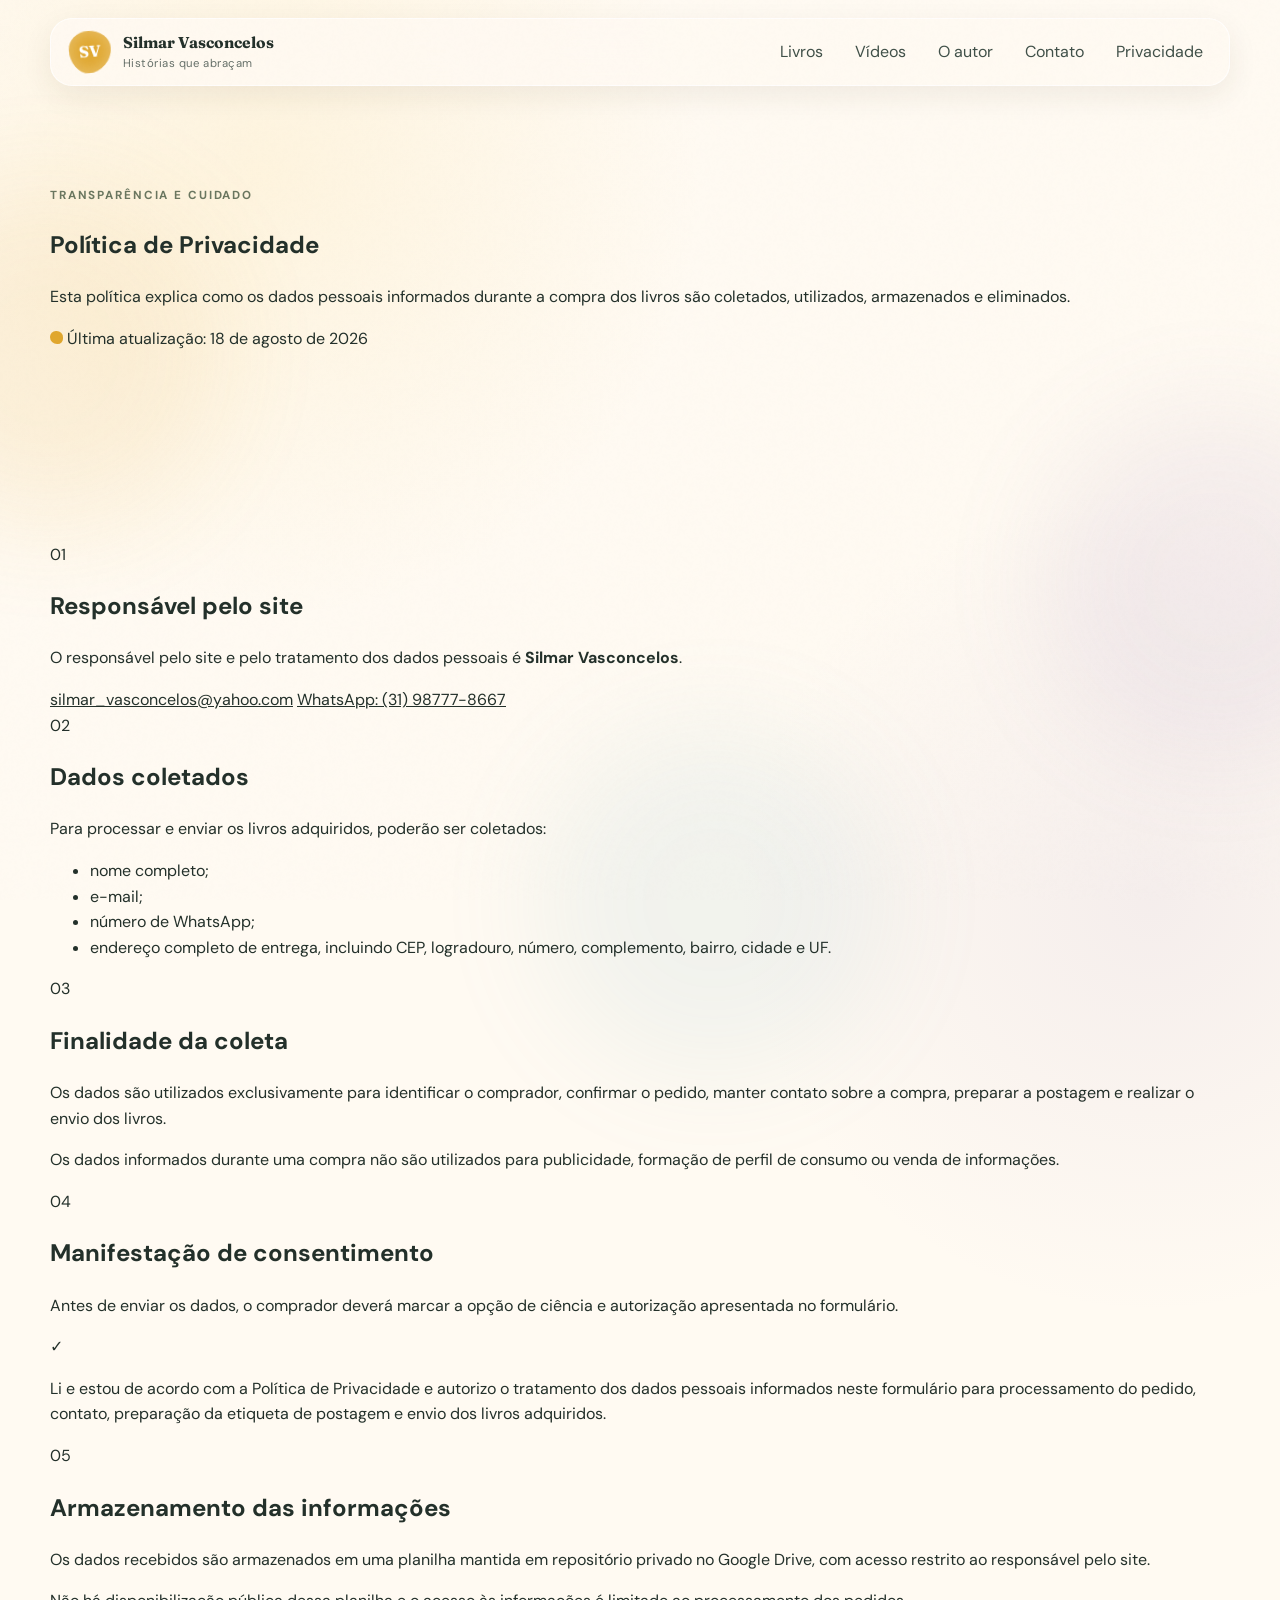
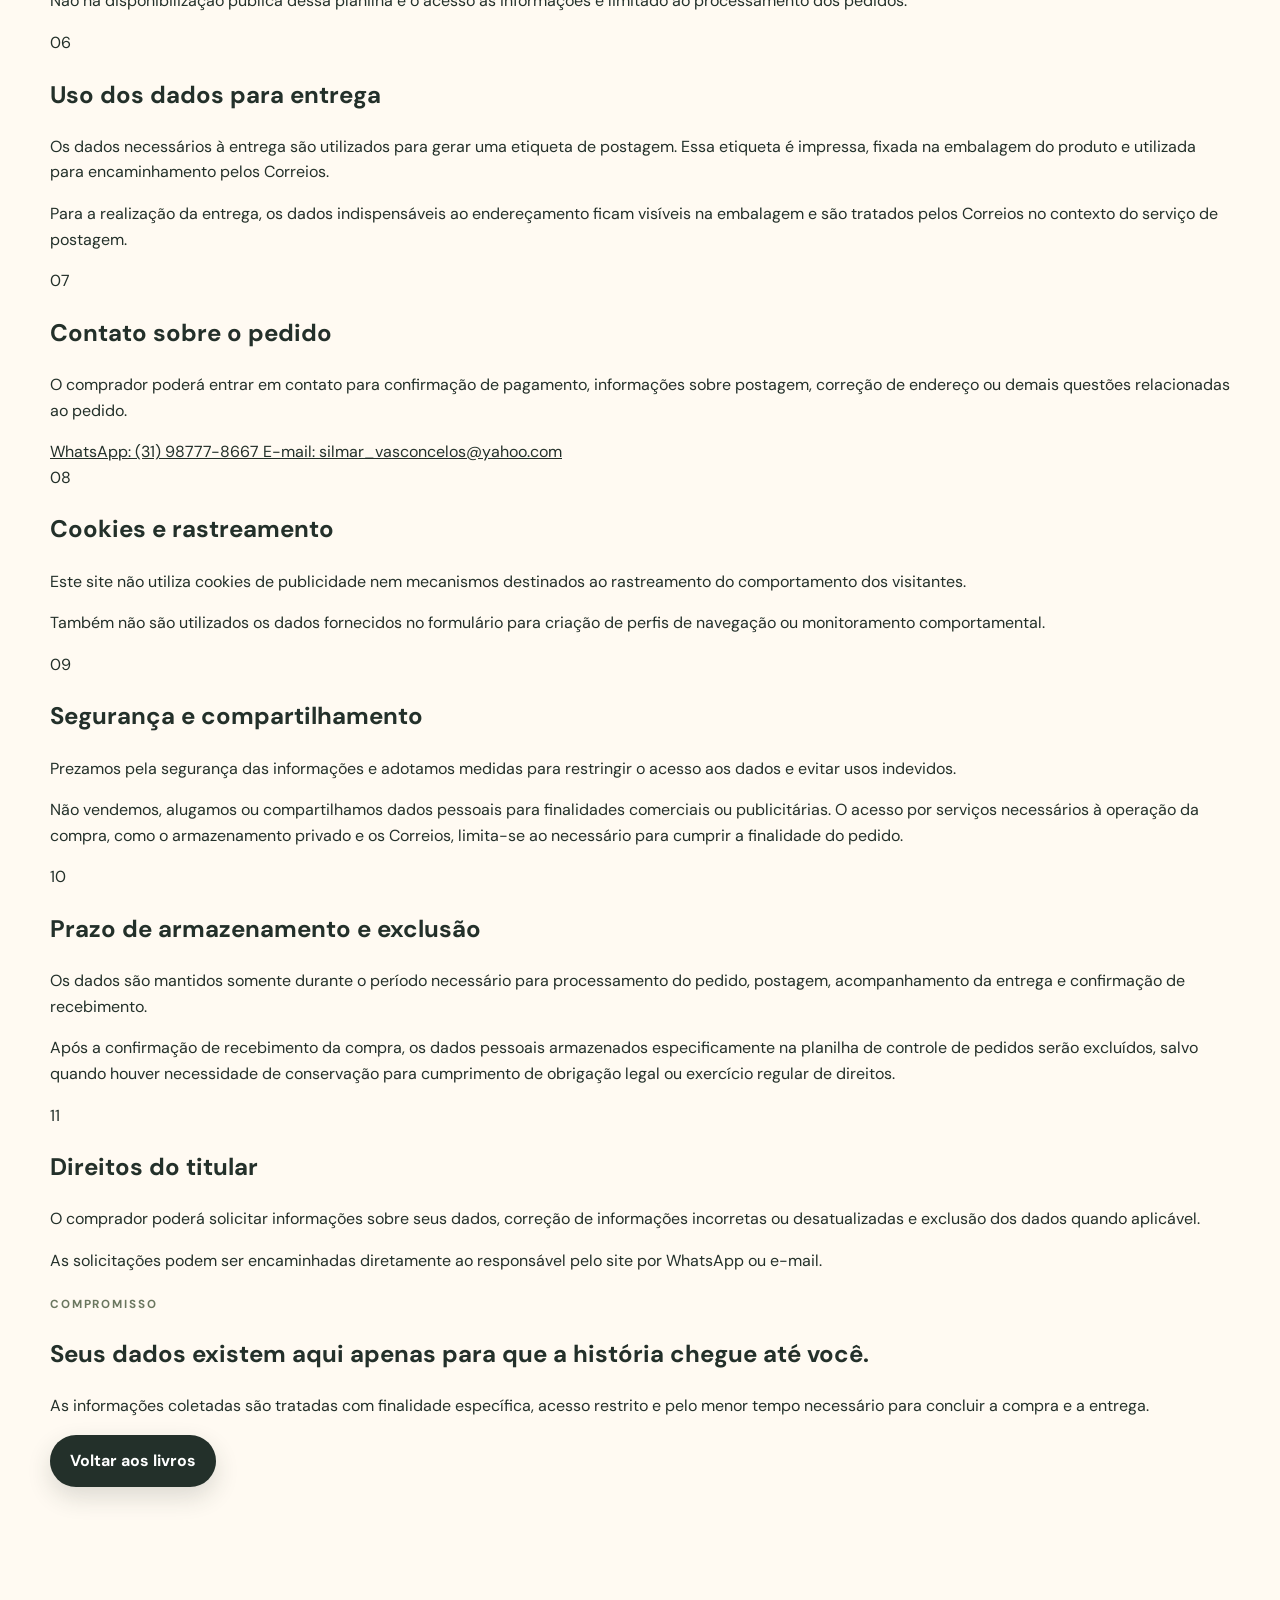
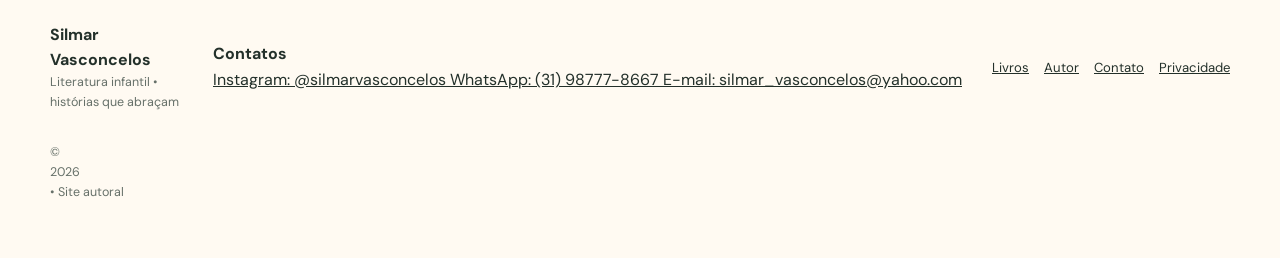
==== privacidade.html @ 4237baab "Add files via upload" ====
<!doctype html>
<html lang="pt-BR">
<head>
  <meta charset="utf-8">
  <meta name="viewport" content="width=device-width, initial-scale=1, viewport-fit=cover">
  <meta name="theme-color" content="#fff8ee">
  <meta name="description" content="Política de Privacidade do site de Silmar Vasconcelos.">
  <title>Política de Privacidade | Silmar Vasconcelos</title>
  <link rel="preconnect" href="https://fonts.googleapis.com">
  <link rel="preconnect" href="https://fonts.gstatic.com" crossorigin>
  <link href="https://fonts.googleapis.com/css2?family=DM+Sans:wght@400;500;600;700&family=Fraunces:opsz,wght@9..144,500;9..144,600;9..144,700&display=swap" rel="stylesheet">
  <link rel="stylesheet" href="css/style.css">
</head>
<body>
  <a class="skip-link" href="#conteudo">Pular para o conteúdo</a>

  <div class="paper-grain" aria-hidden="true"></div>
  <div class="watercolor-orb orb-a" aria-hidden="true"></div>
  <div class="watercolor-orb orb-b" aria-hidden="true"></div>
  <div class="watercolor-orb orb-c" aria-hidden="true"></div>

  <header class="site-header" id="topo">
    <a class="brand" href="index.html" aria-label="Página inicial">
      <span class="brand-mark">SV</span>
      <span>
        <strong>Silmar Vasconcelos</strong>
        <small>Histórias que abraçam</small>
      </span>
    </a>

    <button class="menu-toggle" aria-expanded="false" aria-controls="menu">Menu</button>

    <nav class="main-nav" id="menu" aria-label="Navegação principal">
      <a href="index.html#livros">Livros</a>
      <a href="index.html#videos">Vídeos</a>
      <a href="index.html#autor">O autor</a>
      <a href="index.html#contato">Contato</a>
      <a class="active-page" href="privacidade.html" aria-current="page">Privacidade</a>
    </nav>
  </header>

  <main id="conteudo">
    <section class="privacy-hero section-shell">
      <div class="privacy-hero-card reveal">
        <span class="eyebrow">Transparência e cuidado</span>
        <h1>Política de Privacidade</h1>
        <p>
          Esta política explica como os dados pessoais informados durante a compra dos livros
          são coletados, utilizados, armazenados e eliminados.
        </p>
        <div class="privacy-badge">
          <span class="paint-dot"></span>
          Última atualização: 18 de agosto de 2026
        </div>
      </div>
    </section>

    <section class="privacy-section section-shell">
      <article class="privacy-document reveal">

        <section class="privacy-block">
          <span class="privacy-number">01</span>
          <div>
            <h2>Responsável pelo site</h2>
            <p>
              O responsável pelo site e pelo tratamento dos dados pessoais é
              <strong>Silmar Vasconcelos</strong>.
            </p>
            <div class="privacy-contact-box">
              <a href="mailto:silmar_vasconcelos@yahoo.com">silmar_vasconcelos@yahoo.com</a>
              <a href="https://wa.me/5531987778667" target="_blank" rel="noopener noreferrer">
                WhatsApp: (31) 98777-8667
              </a>
            </div>
          </div>
        </section>

        <section class="privacy-block">
          <span class="privacy-number">02</span>
          <div>
            <h2>Dados coletados</h2>
            <p>Para processar e enviar os livros adquiridos, poderão ser coletados:</p>
            <ul>
              <li>nome completo;</li>
              <li>e-mail;</li>
              <li>número de WhatsApp;</li>
              <li>endereço completo de entrega, incluindo CEP, logradouro, número, complemento, bairro, cidade e UF.</li>
            </ul>
          </div>
        </section>

        <section class="privacy-block">
          <span class="privacy-number">03</span>
          <div>
            <h2>Finalidade da coleta</h2>
            <p>
              Os dados são utilizados exclusivamente para identificar o comprador, confirmar o pedido,
              manter contato sobre a compra, preparar a postagem e realizar o envio dos livros.
            </p>
            <p>
              Os dados informados durante uma compra não são utilizados para publicidade,
              formação de perfil de consumo ou venda de informações.
            </p>
          </div>
        </section>

        <section class="privacy-block privacy-highlight">
          <span class="privacy-number">04</span>
          <div>
            <h2>Manifestação de consentimento</h2>
            <p>
              Antes de enviar os dados, o comprador deverá marcar a opção de ciência e autorização
              apresentada no formulário.
            </p>

            <div class="consent-example">
              <span class="fake-checkbox">✓</span>
              <p>
                Li e estou de acordo com a Política de Privacidade e autorizo o tratamento dos dados
                pessoais informados neste formulário para processamento do pedido, contato,
                preparação da etiqueta de postagem e envio dos livros adquiridos.
              </p>
            </div>
          </div>
        </section>

        <section class="privacy-block">
          <span class="privacy-number">05</span>
          <div>
            <h2>Armazenamento das informações</h2>
            <p>
              Os dados recebidos são armazenados em uma planilha mantida em repositório privado
              no Google Drive, com acesso restrito ao responsável pelo site.
            </p>
            <p>
              Não há disponibilização pública dessa planilha e o acesso às informações é limitado
              ao processamento dos pedidos.
            </p>
          </div>
        </section>

        <section class="privacy-block">
          <span class="privacy-number">06</span>
          <div>
            <h2>Uso dos dados para entrega</h2>
            <p>
              Os dados necessários à entrega são utilizados para gerar uma etiqueta de postagem.
              Essa etiqueta é impressa, fixada na embalagem do produto e utilizada para
              encaminhamento pelos Correios.
            </p>
            <p>
              Para a realização da entrega, os dados indispensáveis ao endereçamento ficam visíveis
              na embalagem e são tratados pelos Correios no contexto do serviço de postagem.
            </p>
          </div>
        </section>

        <section class="privacy-block">
          <span class="privacy-number">07</span>
          <div>
            <h2>Contato sobre o pedido</h2>
            <p>
              O comprador poderá entrar em contato para confirmação de pagamento, informações sobre
              postagem, correção de endereço ou demais questões relacionadas ao pedido.
            </p>
            <div class="privacy-contact-box">
              <a href="https://wa.me/5531987778667" target="_blank" rel="noopener noreferrer">
                WhatsApp: (31) 98777-8667
              </a>
              <a href="mailto:silmar_vasconcelos@yahoo.com">
                E-mail: silmar_vasconcelos@yahoo.com
              </a>
            </div>
          </div>
        </section>

        <section class="privacy-block">
          <span class="privacy-number">08</span>
          <div>
            <h2>Cookies e rastreamento</h2>
            <p>
              Este site não utiliza cookies de publicidade nem mecanismos destinados ao rastreamento
              do comportamento dos visitantes.
            </p>
            <p>
              Também não são utilizados os dados fornecidos no formulário para criação de perfis
              de navegação ou monitoramento comportamental.
            </p>
          </div>
        </section>

        <section class="privacy-block">
          <span class="privacy-number">09</span>
          <div>
            <h2>Segurança e compartilhamento</h2>
            <p>
              Prezamos pela segurança das informações e adotamos medidas para restringir o acesso
              aos dados e evitar usos indevidos.
            </p>
            <p>
              Não vendemos, alugamos ou compartilhamos dados pessoais para finalidades comerciais
              ou publicitárias. O acesso por serviços necessários à operação da compra, como o
              armazenamento privado e os Correios, limita-se ao necessário para cumprir a finalidade
              do pedido.
            </p>
          </div>
        </section>

        <section class="privacy-block">
          <span class="privacy-number">10</span>
          <div>
            <h2>Prazo de armazenamento e exclusão</h2>
            <p>
              Os dados são mantidos somente durante o período necessário para processamento do pedido,
              postagem, acompanhamento da entrega e confirmação de recebimento.
            </p>
            <p>
              Após a confirmação de recebimento da compra, os dados pessoais armazenados especificamente
              na planilha de controle de pedidos serão excluídos, salvo quando houver necessidade de
              conservação para cumprimento de obrigação legal ou exercício regular de direitos.
            </p>
          </div>
        </section>

        <section class="privacy-block">
          <span class="privacy-number">11</span>
          <div>
            <h2>Direitos do titular</h2>
            <p>
              O comprador poderá solicitar informações sobre seus dados, correção de informações
              incorretas ou desatualizadas e exclusão dos dados quando aplicável.
            </p>
            <p>
              As solicitações podem ser encaminhadas diretamente ao responsável pelo site por
              WhatsApp ou e-mail.
            </p>
          </div>
        </section>

        <section class="privacy-final-note">
          <span class="eyebrow">Compromisso</span>
          <h2>Seus dados existem aqui apenas para que a história chegue até você.</h2>
          <p>
            As informações coletadas são tratadas com finalidade específica, acesso restrito e pelo
            menor tempo necessário para concluir a compra e a entrega.
          </p>
          <a class="btn btn-primary" href="index.html#livros">Voltar aos livros</a>
        </section>

      </article>
    </section>
  </main>

  <footer class="site-footer">
    <div class="footer-brand">
      <strong>Silmar Vasconcelos</strong>
      <span>Literatura infantil • histórias que abraçam</span>
    </div>

    <div class="footer-contact">
      <strong>Contatos</strong>
      <a href="https://www.instagram.com/silmarvasconcelos"
         target="_blank" rel="noopener noreferrer">
        Instagram: @silmarvasconcelos
      </a>
      <a href="https://wa.me/5531987778667"
         target="_blank" rel="noopener noreferrer">
        WhatsApp: (31) 98777-8667
      </a>
      <a href="mailto:silmar_vasconcelos@yahoo.com">
        E-mail: silmar_vasconcelos@yahoo.com
      </a>
    </div>

    <div class="footer-links">
      <a href="index.html#livros">Livros</a>
      <a href="index.html#autor">Autor</a>
      <a href="index.html#contato">Contato</a>
      <a href="privacidade.html" aria-current="page">Privacidade</a>
    </div>

    <small class="footer-copy">© <span id="year"></span> • Site autoral</small>
  </footer>

  <script>
    document.getElementById("year").textContent = new Date().getFullYear();

    const toggle = document.querySelector(".menu-toggle");
    const nav = document.getElementById("menu");
    if (toggle && nav) {
      toggle.addEventListener("click", () => {
        const open = nav.classList.toggle("open");
        toggle.setAttribute("aria-expanded", String(open));
      });
    }

    const reveals = document.querySelectorAll(".reveal");
    if ("IntersectionObserver" in window) {
      const io = new IntersectionObserver(entries => {
        entries.forEach(entry => {
          if (entry.isIntersecting) {
            entry.target.classList.add("visible");
            io.unobserve(entry.target);
          }
        });
      }, { threshold: 0.08 });
      reveals.forEach(el => io.observe(el));
    } else {
      reveals.forEach(el => el.classList.add("visible"));
    }
  </script>
</body>
</html>
---- css/style.css ----
/* =========================================================
   PORTFÓLIO INFANTIL — aquarela editorial contemporânea
   ========================================================= */
:root{
  --paper:#fffaf2;
  --ink:#23302a;
  --muted:#667069;
  --line:rgba(35,48,42,.13);
  --white:#fff;
  --gold:#e0a72e;
  --sun:#f6c955;
  --leaf:#6f9b75;
  --sky:#7fb6c7;
  --lavender:#9b80b7;
  --coral:#df7f6e;
  --berry:#b95d80;
  --shadow:0 22px 70px rgba(67,52,33,.12);
  --radius:30px;
  --serif:"Fraunces", Georgia, serif;
  --sans:"DM Sans", system-ui, -apple-system, sans-serif;
}

*{box-sizing:border-box}
html{scroll-behavior:smooth}
body{
  margin:0;
  color:var(--ink);
  background:
    radial-gradient(circle at 20% 5%, rgba(246,201,85,.13), transparent 28rem),
    radial-gradient(circle at 90% 26%, rgba(155,128,183,.10), transparent 26rem),
    var(--paper);
  font-family:var(--sans);
  line-height:1.6;
  overflow-x:hidden;
}
button,input,select{font:inherit}
button,a{touch-action:manipulation}
a{color:inherit}
img{max-width:100%;display:block}
.skip-link{position:absolute;left:-999px;top:0}
.skip-link:focus{left:12px;top:12px;background:#fff;padding:10px 14px;border-radius:10px;z-index:1000}

.paper-grain{
  position:fixed;inset:0;pointer-events:none;z-index:999;
  opacity:.18;mix-blend-mode:multiply;
  background-image:url("data:image/svg+xml,%3Csvg viewBox='0 0 180 180' xmlns='http://www.w3.org/2000/svg'%3E%3Cfilter id='n'%3E%3CfeTurbulence type='fractalNoise' baseFrequency='.9' numOctaves='3' stitchTiles='stitch'/%3E%3C/filter%3E%3Crect width='100%25' height='100%25' filter='url(%23n)' opacity='.08'/%3E%3C/svg%3E");
}
.watercolor-orb{
  position:fixed;width:22rem;height:22rem;border-radius:50%;
  filter:blur(55px);opacity:.10;z-index:-1;pointer-events:none;
  animation:drift 14s ease-in-out infinite alternate;
}
.orb-a{background:var(--gold);left:-8rem;top:20vh}
.orb-b{background:var(--lavender);right:-7rem;top:45vh;animation-delay:-5s}
.orb-c{background:var(--sky);left:42%;bottom:-11rem;animation-delay:-9s}

.site-header{
  width:min(1180px, calc(100% - 36px));
  margin:18px auto 0;
  padding:11px 14px 11px 18px;
  display:flex;align-items:center;justify-content:space-between;gap:20px;
  position:sticky;top:12px;z-index:90;
  background:rgba(255,250,242,.84);
  backdrop-filter:blur(18px);
  border:1px solid rgba(255,255,255,.75);
  box-shadow:0 10px 30px rgba(64,47,25,.08);
  border-radius:22px;
}
.brand{display:flex;align-items:center;gap:12px;text-decoration:none;min-width:230px}
.brand-mark{
  width:42px;height:42px;border-radius:48% 52% 56% 44% / 42% 42% 58% 58%;
  display:grid;place-items:center;background:var(--gold);color:#fff;font-family:var(--serif);font-weight:700;
  transform:rotate(-4deg);box-shadow:inset 0 0 18px rgba(255,255,255,.32)
}
.brand strong,.brand small{display:block}
.brand strong{font-family:var(--serif);font-size:.98rem}
.brand small{font-size:.71rem;color:var(--muted);letter-spacing:.04em}
.main-nav{display:flex;align-items:center;gap:8px}
.main-nav a,.cart-button{
  padding:9px 12px;border-radius:13px;text-decoration:none;border:0;background:transparent;cursor:pointer;color:#405048
}
.main-nav a:hover,.cart-button:hover{background:rgba(111,155,117,.10);color:var(--ink)}
.cart-button{background:var(--ink);color:#fff!important}
.cart-button span{display:inline-grid;place-items:center;min-width:20px;height:20px;background:#fff;color:var(--ink);border-radius:50%;margin-left:5px;font-size:.75rem}
.menu-toggle{display:none;border:0;background:var(--ink);color:#fff;border-radius:12px;padding:9px 12px}

.hero{
  min-height:88vh;
  width:min(1180px, calc(100% - 36px));
  margin:0 auto;
  display:grid;grid-template-columns:1.02fr .98fr;align-items:center;gap:50px;
  position:relative;padding:74px 0 90px;
}
.hero-copy{position:relative;z-index:3}
.eyebrow{
  text-transform:uppercase;font-size:.73rem;letter-spacing:.16em;font-weight:700;color:#6a765f;
}
.hero h1,.section-heading h2,.experience-band h2,.author-copy h2,.buy-panel h2,.contact-section h2{
  font-family:var(--serif);letter-spacing:-.035em;line-height:1.04;margin:.45em 0;
}
.hero h1{font-size:clamp(3.1rem, 7vw, 6.3rem);max-width:850px}
.hero h1 em{font-weight:500;color:var(--berry)}
.hero-copy>p{font-size:1.12rem;color:var(--muted);max-width:660px}
.hero-actions{display:flex;gap:12px;flex-wrap:wrap;margin:30px 0 22px}
.btn{
  appearance:none;border:0;border-radius:999px;padding:13px 20px;text-decoration:none;display:inline-flex;align-items:center;justify-content:center;
  font-weight:700;cursor:pointer;transition:.25s ease;min-height:48px
}
.btn:hover{transform:translateY(-2px)}
.btn-primary{background:var(--ink);color:#fff;box-shadow:0 10px 25px rgba(35,48,42,.16)}
.btn-ghost{border:1px solid var(--line);background:rgba(255,255,255,.45)}
.btn-whatsapp{background:#1e8f5b;color:#fff}
.hero-note{font-size:.82rem;color:#6f776f;display:flex;align-items:center;gap:8px}
.paint-dot{width:13px;height:13px;border-radius:48% 52% 42% 58%;background:var(--gold);display:inline-block}

.hero-art{
  height:590px;position:relative;
  border-radius:50% 45% 48% 52% / 42% 53% 47% 58%;
  background:
    radial-gradient(circle at 50% 35%, rgba(255,255,255,.96) 0 14%, transparent 35%),
    radial-gradient(circle at 32% 30%, rgba(246,201,85,.5), transparent 24%),
    radial-gradient(circle at 73% 24%, rgba(127,182,199,.45), transparent 25%),
    radial-gradient(circle at 66% 72%, rgba(223,127,110,.35), transparent 24%),
    radial-gradient(circle at 22% 73%, rgba(111,155,117,.36), transparent 25%),
    rgba(255,255,255,.35);
  box-shadow:inset 0 0 70px rgba(255,255,255,.65),var(--shadow);
  overflow:hidden;isolation:isolate;
}
.hero-art:after{
  content:"";position:absolute;inset:0;opacity:.33;mix-blend-mode:multiply;
  background-image:url("data:image/svg+xml,%3Csvg viewBox='0 0 150 150' xmlns='http://www.w3.org/2000/svg'%3E%3Cfilter id='x'%3E%3CfeTurbulence type='fractalNoise' baseFrequency='.032' numOctaves='4'/%3E%3C/filter%3E%3Crect width='100%25' height='100%25' filter='url(%23x)' opacity='.26'/%3E%3C/svg%3E");
}
.sun-wash{position:absolute;inset:45px;border-radius:50%;border:1px solid rgba(255,255,255,.6)}
.cloud{position:absolute;background:rgba(255,255,255,.72);filter:blur(.2px);box-shadow:0 10px 28px rgba(91,86,74,.08)}
.cloud:before,.cloud:after{content:"";position:absolute;background:inherit;border-radius:50%}
.cloud-1{width:120px;height:43px;top:100px;left:48px;border-radius:50px;animation:cloudFloat 7s ease-in-out infinite}
.cloud-1:before{width:55px;height:55px;left:20px;bottom:6px}.cloud-1:after{width:44px;height:44px;left:58px;bottom:5px}
.cloud-2{width:108px;height:37px;top:170px;right:32px;border-radius:50px;animation:cloudFloat 9s ease-in-out infinite reverse}
.cloud-2:before{width:45px;height:45px;left:18px;bottom:5px}.cloud-2:after{width:38px;height:38px;left:53px;bottom:4px}
.floating-feather{position:absolute;font-size:1.6rem;color:rgba(113,94,74,.5);animation:floaty 6s ease-in-out infinite}
.feather-1{left:14%;bottom:18%}.feather-2{right:12%;top:28%;animation-delay:-2s}
.book-stack{position:absolute;left:50%;top:52%;width:68%;transform:translate(-50%,-50%);z-index:2}
.mini-book{
  min-height:125px;border-radius:15px 24px 24px 15px;padding:20px 24px;margin:-5px 0;
  display:grid;grid-template-columns:50px 1fr;grid-template-rows:auto auto;align-items:center;
  box-shadow:0 18px 35px rgba(70,52,32,.14);transform-origin:center;
  border-left:8px solid rgba(255,255,255,.45)
}
.mini-book span{grid-row:1/3;font-family:var(--serif);font-size:2rem;opacity:.43}
.mini-book strong{font-family:var(--serif);font-size:1.55rem}.mini-book small{opacity:.72}
.mini-book.aurelina{background:#f4cf68;transform:rotate(-4deg) translateX(-12px)}
.mini-book.resplendor{background:#9bc6d5;transform:rotate(2deg) translateX(17px)}
.mini-book.cuidado{background:#e6a195;transform:rotate(-2deg)}
.scroll-cue{position:absolute;bottom:28px;left:0;text-decoration:none;font-size:.75rem;letter-spacing:.13em;text-transform:uppercase;color:#7b817c;display:flex;align-items:center;gap:10px}
.scroll-cue span{width:38px;height:1px;background:#8f968f;position:relative}.scroll-cue span:after{content:"";position:absolute;right:0;top:-3px;width:7px;height:7px;border-right:1px solid;border-bottom:1px solid;transform:rotate(-45deg)}

.section-shell{width:min(1180px, calc(100% - 36px));margin:0 auto;padding:95px 0}
.manifesto{padding-top:18px}
.manifesto-card{
  padding:58px;border-radius:var(--radius);
  background:linear-gradient(120deg, rgba(255,255,255,.73), rgba(255,255,255,.38));
  border:1px solid rgba(255,255,255,.7);box-shadow:var(--shadow);position:relative;overflow:hidden
}
.manifesto-card:before{content:"";position:absolute;width:220px;height:220px;border-radius:50%;background:rgba(246,201,85,.16);left:-80px;top:-90px;filter:blur(10px)}
.kicker{font-size:.72rem;text-transform:uppercase;letter-spacing:.18em;font-weight:700}
blockquote{font-family:var(--serif);font-size:clamp(1.8rem,4vw,3.2rem);line-height:1.17;margin:18px 0 28px;max-width:980px}
.story-pillars{display:flex;gap:8px;flex-wrap:wrap}
.story-pillars span{border:1px solid var(--line);border-radius:999px;padding:7px 12px;background:rgba(255,255,255,.5);font-size:.83rem}

.section-heading{display:grid;grid-template-columns:1.4fr .6fr;gap:50px;align-items:end;margin-bottom:38px}
.section-heading h2{font-size:clamp(2.2rem,4.2vw,4.4rem);margin:.25em 0 0}
.section-heading>p{color:var(--muted);margin-bottom:9px}

.books-grid{display:grid;grid-template-columns:repeat(3,1fr);gap:24px}
.book-card{
  border-radius:28px;background:rgba(255,255,255,.63);border:1px solid rgba(255,255,255,.78);
  overflow:hidden;box-shadow:0 14px 40px rgba(62,47,30,.08);transition:.3s ease;position:relative
}
.book-card:hover{transform:translateY(-8px);box-shadow:0 25px 55px rgba(62,47,30,.13)}
.book-cover{
  aspect-ratio:4/4.6;position:relative;display:grid;place-items:center;overflow:hidden;padding:32px;
  background:var(--book-color, #ddd)
}
.book-cover:before{
  content:"";position:absolute;inset:-20%;
  background:radial-gradient(circle at 25% 20%, rgba(255,255,255,.6), transparent 28%),radial-gradient(circle at 70% 65%, rgba(255,255,255,.28), transparent 22%);
  filter:blur(7px);animation:coverWash 8s ease-in-out infinite alternate
}
.cover-placeholder{
  position:relative;z-index:2;width:76%;height:86%;border-radius:8px 18px 18px 8px;
  border:1px solid rgba(255,255,255,.68);box-shadow:0 20px 35px rgba(45,35,24,.2);
  display:flex;flex-direction:column;align-items:center;justify-content:center;text-align:center;padding:18px;color:#2f392f;
  background:rgba(255,255,255,.18);backdrop-filter:blur(3px);transform:rotate(-2deg)
}
.cover-placeholder strong{font-family:var(--serif);font-size:clamp(1.5rem,2.4vw,2.45rem);line-height:1.05}
.cover-placeholder small{margin-top:10px}
.book-meta{padding:24px}
.book-meta .theme{font-size:.73rem;text-transform:uppercase;letter-spacing:.12em;font-weight:700;color:#747d75}
.book-meta h3{font-family:var(--serif);font-size:1.55rem;line-height:1.15;margin:8px 0}
.book-meta p{color:var(--muted);font-size:.92rem;min-height:4.5em}
.book-price-row{display:flex;justify-content:space-between;align-items:center;gap:12px;margin-top:20px}
.book-price-row strong{font-size:1.05rem}
.link-button{border:0;background:transparent;text-decoration:underline;text-underline-offset:4px;cursor:pointer;color:var(--ink);padding:6px 0}

.experience-band{background:#273730;color:#fff;position:relative;overflow:hidden}
.experience-band:before{content:"";position:absolute;inset:0;background:radial-gradient(circle at 20% 20%,rgba(246,201,85,.13),transparent 35%),radial-gradient(circle at 80% 70%,rgba(127,182,199,.13),transparent 38%)}
.experience-grid{display:grid;grid-template-columns:.85fr 1.15fr;gap:60px;position:relative}
.experience-band .eyebrow{color:#c7d5c6}.experience-band h2{font-size:clamp(2.2rem,4vw,4rem)}.experience-band p{color:#c5cec9}
.experience-cards{display:grid;grid-template-columns:repeat(3,1fr);gap:12px;align-content:center}
.experience-cards div{border:1px solid rgba(255,255,255,.15);border-radius:24px;padding:24px;background:rgba(255,255,255,.05);min-height:190px}
.experience-cards span{display:block;color:#ddc47d;font-family:var(--serif);font-size:1.8rem}
.experience-cards strong,.experience-cards small{display:block}.experience-cards strong{font-size:1.2rem;margin:34px 0 3px}.experience-cards small{color:#bfc8c2}

.video-grid{display:grid;grid-template-columns:repeat(3,1fr);gap:22px}
.video-card h3{font-family:var(--serif);font-size:1.4rem;margin:17px 0 5px}.video-card p{color:var(--muted);font-size:.9rem}
.video-placeholder{
  aspect-ratio:16/10;border-radius:24px;padding:20px;background:
  radial-gradient(circle at 20% 30%,rgba(246,201,85,.40),transparent 30%),
  radial-gradient(circle at 80% 70%,rgba(155,128,183,.34),transparent 28%),
  #e7e7df;display:flex;align-items:end;justify-content:space-between;gap:15px;box-shadow:var(--shadow)
}
.video-placeholder button{width:54px;height:54px;border-radius:50%;border:0;background:#fff;cursor:pointer;box-shadow:0 8px 18px rgba(0,0,0,.12)}
.video-placeholder span{font-size:.8rem;background:rgba(255,255,255,.72);padding:6px 9px;border-radius:999px}

.author-section{background:linear-gradient(180deg, rgba(127,182,199,.09), rgba(255,255,255,0))}
.author-grid{display:grid;grid-template-columns:.8fr 1.2fr;gap:75px;align-items:center}
.photo-placeholder{
  aspect-ratio:4/5;border-radius:48% 52% 45% 55% / 42% 42% 58% 58%;
  background:radial-gradient(circle at 50% 25%,#fff,transparent 27%),linear-gradient(145deg,#d6e8e8,#f1d7c5);
  display:flex;flex-direction:column;align-items:center;justify-content:center;text-align:center;padding:30px;box-shadow:var(--shadow);border:10px solid rgba(255,255,255,.5)
}
.photo-placeholder span{font-weight:700;letter-spacing:.15em}.photo-placeholder small{max-width:270px;color:#67736c;margin-top:8px}
.author-copy h2{font-size:clamp(2.7rem,5vw,5rem)}.author-copy .lead{font-family:var(--serif);font-size:1.45rem;line-height:1.45}.author-copy p{color:var(--muted);max-width:670px}
.signature{font-family:var(--serif);font-style:italic;font-size:2rem;color:var(--berry);transform:rotate(-3deg);display:inline-block;margin-top:14px}

.buy-panel{
  background:linear-gradient(135deg,#f7d16d,#efb8a6 60%,#b5d5d7);border-radius:34px;padding:54px;
  display:grid;grid-template-columns:1.25fr .75fr;gap:50px;box-shadow:var(--shadow);position:relative;overflow:hidden
}
.buy-panel:before{content:"";position:absolute;width:290px;height:290px;border-radius:50%;background:rgba(255,255,255,.23);right:-70px;top:-80px}
.buy-panel h2{font-size:clamp(2.3rem,4.5vw,4.6rem);max-width:790px}
.buy-panel p{max-width:690px}
.buy-steps{display:grid;grid-template-columns:repeat(2,1fr);gap:10px;margin-top:25px}
.buy-steps span{display:flex;align-items:center;gap:10px;background:rgba(255,255,255,.32);padding:10px 12px;border-radius:14px}
.buy-steps b{width:27px;height:27px;border-radius:50%;background:var(--ink);color:#fff;display:grid;place-items:center;font-size:.75rem}
.pix-card{position:relative;background:rgba(255,255,255,.72);border:1px solid rgba(255,255,255,.75);border-radius:25px;padding:24px;text-align:center;display:flex;flex-direction:column;gap:8px;align-items:center;justify-content:center}
.qr-placeholder{
  width:220px;aspect-ratio:1;background:
  linear-gradient(90deg,#222 8px,transparent 8px) 0 0/26px 26px,
  linear-gradient(#222 8px,transparent 8px) 0 0/26px 26px,
  #fff;border:11px solid #fff;box-shadow:0 7px 18px rgba(0,0,0,.1);display:grid;place-items:center
}
.qr-placeholder span{background:#fff;padding:7px;font-weight:700;font-size:.69rem}.qr-placeholder.small{width:170px;margin:12px auto}

.contact-section{background:rgba(111,155,117,.08)}
.contact-grid{display:grid;grid-template-columns:.9fr 1.1fr;gap:65px;align-items:start}
.contact-section h2{font-size:clamp(2.4rem,4.5vw,4.5rem)}
.contact-note{margin-top:30px;border-left:3px solid var(--leaf);padding-left:16px}.contact-note strong,.contact-note span{display:block}.contact-note span{color:var(--muted);font-size:.9rem}
.contact-form,.order-form{display:grid;grid-template-columns:1fr 1fr;gap:14px}
.contact-form{
  background:rgba(255,255,255,.72);padding:28px;border-radius:28px;box-shadow:0 16px 40px rgba(45,56,48,.07)
}
.contact-form label,.order-form label{font-size:.78rem;font-weight:700;letter-spacing:.02em}
input,select{
  width:100%;border:1px solid rgba(35,48,42,.16);background:#fff;border-radius:12px;padding:12px;margin-top:6px;color:var(--ink);outline:none
}
input:focus,select:focus{border-color:var(--leaf);box-shadow:0 0 0 3px rgba(111,155,117,.12)}
.consent{grid-column:1/-1;display:grid!important;grid-template-columns:22px 1fr;gap:8px;align-items:start;font-weight:500!important;color:var(--muted)}
.consent input{width:auto;margin-top:3px}.contact-form .btn{grid-column:1/-1}.form-status{grid-column:1/-1;margin:0;color:#496853;font-size:.84rem}

.site-footer{width:min(1180px,calc(100% - 36px));margin:0 auto;padding:40px 0 55px;display:grid;grid-template-columns:1fr auto auto;gap:30px;align-items:center}
.site-footer strong,.site-footer span{display:block}.site-footer span,.site-footer small{color:var(--muted);font-size:.78rem}
.footer-links{display:flex;gap:15px}.footer-links a{font-size:.82rem}

.cart-drawer{
  position:fixed;right:0;top:0;bottom:0;width:min(480px,100%);background:var(--paper);z-index:300;
  padding:25px;overflow-y:auto;transform:translateX(104%);transition:.38s cubic-bezier(.2,.75,.2,1);box-shadow:-20px 0 70px rgba(0,0,0,.15)
}
.cart-drawer.open{transform:translateX(0)}
.drawer-backdrop{position:fixed;inset:0;background:rgba(25,31,27,.4);backdrop-filter:blur(3px);z-index:250}
.cart-head{display:flex;align-items:start;justify-content:space-between;border-bottom:1px solid var(--line);padding-bottom:15px}
.cart-head h2{font-family:var(--serif);margin:0;font-size:2.1rem}
.icon-button{width:42px;height:42px;border-radius:50%;border:1px solid var(--line);background:#fff;font-size:1.5rem;cursor:pointer}
.cart-items{display:grid;gap:10px;padding:18px 0}
.cart-empty{color:var(--muted);padding:30px 0;text-align:center}
.cart-item{display:grid;grid-template-columns:1fr auto;gap:8px;padding:13px;border:1px solid var(--line);border-radius:16px;background:#fff}
.cart-item strong,.cart-item small{display:block}.cart-item small{color:var(--muted)}.cart-item button{border:0;background:transparent;text-decoration:underline;cursor:pointer;color:#8a5f5f}
.qty-controls{display:flex;align-items:center;gap:8px}.qty-controls button{width:29px;height:29px;border:1px solid var(--line);text-decoration:none;border-radius:50%;background:#fafafa}
.cart-total{border-top:1px solid var(--line);border-bottom:1px solid var(--line);padding:16px 0;margin-bottom:20px}
.cart-total span,.cart-total strong,.cart-total small{display:block}.cart-total strong{font-size:1.55rem}.cart-total small{color:var(--muted)}
.order-form{grid-template-columns:1fr 1fr}.order-form h3{grid-column:1/-1;font-family:var(--serif)}.order-form .btn{grid-column:1/-1}

.full-field{grid-column:1/-1}
.shipping-summary{
  display:flex;justify-content:space-between;align-items:center;
  margin-top:4px;padding:12px 14px;border-radius:14px;
  background:rgba(111,155,117,.10);border:1px solid rgba(111,155,117,.22)
}
.shipping-summary span{font-size:.85rem;color:var(--muted)}
.shipping-summary strong{font-size:1rem}

.payment-box{margin-top:22px;padding:22px;background:#fff;border:1px solid var(--line);border-radius:20px;text-align:center}
.payment-box h3{font-family:var(--serif);font-size:1.6rem}

.modal{position:fixed;inset:0;background:rgba(23,30,26,.53);backdrop-filter:blur(5px);z-index:400;display:none;padding:25px;overflow-y:auto}
.modal.open{display:grid;place-items:center}
.modal-dialog{width:min(980px,100%);background:var(--paper);border-radius:30px;min-height:500px;position:relative;box-shadow:0 30px 100px rgba(0,0,0,.22);overflow:hidden}
.modal-close{position:absolute;right:18px;top:18px;z-index:4}
.modal-book{display:grid;grid-template-columns:.8fr 1.2fr;min-height:540px}
.modal-visual{padding:55px;display:grid;place-items:center;background:var(--modal-color)}
.modal-book-cover{width:min(320px,88%);aspect-ratio:4/5.2;border-radius:10px 20px 20px 10px;background:rgba(255,255,255,.28);box-shadow:0 25px 55px rgba(0,0,0,.18);display:grid;place-items:center;padding:25px;text-align:center;transform:rotate(-2deg);border:1px solid rgba(255,255,255,.7)}
.modal-book-cover strong{font-family:var(--serif);font-size:2rem;line-height:1.05}
.modal-copy{padding:55px}.modal-copy h2{font-family:var(--serif);font-size:clamp(2.2rem,4vw,4rem);line-height:1.05;margin:.25em 0}.modal-copy p{color:var(--muted)}
.modal-tags{display:flex;flex-wrap:wrap;gap:7px;margin:20px 0}.modal-tags span{font-size:.74rem;border:1px solid var(--line);padding:6px 9px;border-radius:999px;background:#fff}
.modal-actions{display:flex;align-items:center;gap:15px;flex-wrap:wrap;margin-top:28px}.modal-actions strong{font-size:1.25rem}

.reveal{opacity:0;transform:translateY(24px);transition:opacity .8s ease, transform .8s ease}
.reveal.visible{opacity:1;transform:none}

@keyframes drift{from{transform:translate3d(-15px,-12px,0) scale(.95)}to{transform:translate3d(25px,25px,0) scale(1.08)}}
@keyframes cloudFloat{0%,100%{transform:translateX(0)}50%{transform:translateX(18px) translateY(-5px)}}
@keyframes floaty{0%,100%{transform:translateY(0) rotate(-8deg)}50%{transform:translateY(-18px) rotate(10deg)}}
@keyframes coverWash{from{transform:translate3d(-2%,-2%,0) scale(1)}to{transform:translate3d(4%,3%,0) scale(1.08)}}

@media (max-width: 980px){
  .main-nav{position:absolute;top:68px;left:0;right:0;display:none;flex-direction:column;align-items:stretch;background:var(--paper);padding:14px;border-radius:18px;box-shadow:var(--shadow)}
  .main-nav.open{display:flex}.menu-toggle{display:block}
  .hero{grid-template-columns:1fr;min-height:auto;padding-top:70px}.hero-art{height:540px;max-width:660px;width:100%;margin:auto}
  .section-heading{grid-template-columns:1fr;gap:15px}.books-grid{grid-template-columns:1fr 1fr}
  .experience-grid,.author-grid,.buy-panel,.contact-grid{grid-template-columns:1fr}
  .experience-cards{margin-top:15px}.pix-card{max-width:420px}.modal-book{grid-template-columns:1fr}.modal-visual{min-height:420px}
}
@media (max-width: 680px){
  .site-header,.hero,.section-shell,.site-footer{width:min(100% - 24px,1180px)}
  .brand{min-width:0}.brand small{display:none}
  .hero{padding-top:50px;gap:22px}.hero h1{font-size:clamp(3rem,16vw,4.7rem)}.hero-art{height:440px}.book-stack{width:80%}.mini-book{min-height:102px;padding:14px 16px;grid-template-columns:38px 1fr}.mini-book strong{font-size:1.2rem}
  .section-shell{padding:70px 0}.manifesto-card{padding:32px}.books-grid,.video-grid{grid-template-columns:1fr}
  .experience-cards{grid-template-columns:1fr}.experience-cards div{min-height:130px}.experience-cards strong{margin:15px 0 2px}
  .buy-panel{padding:30px}.buy-steps{grid-template-columns:1fr}.contact-form,.order-form{grid-template-columns:1fr}.consent,.contact-form .btn,.order-form .btn,.order-form h3{grid-column:1}
  .site-footer{grid-template-columns:1fr}.footer-links{flex-wrap:wrap}
  .modal{padding:10px}.modal-copy,.modal-visual{padding:34px 24px}.modal-visual{min-height:360px}
  .scroll-cue{display:none}
}
@media (prefers-reduced-motion:reduce){
  *{animation:none!important;transition:none!important;scroll-behavior:auto!important}
  .reveal{opacity:1;transform:none}
}
.author-image {
  width: 100%;
  aspect-ratio: 4 / 5;
  object-fit: cover;

  border-radius:
    48% 52% 45% 55% /
    42% 42% 58% 58%;

  box-shadow: var(--shadow);

  border: 10px solid rgba(255, 255, 255, 0.5);

  display: block;
}
.full-field {
  grid-column: 1 / -1;
}
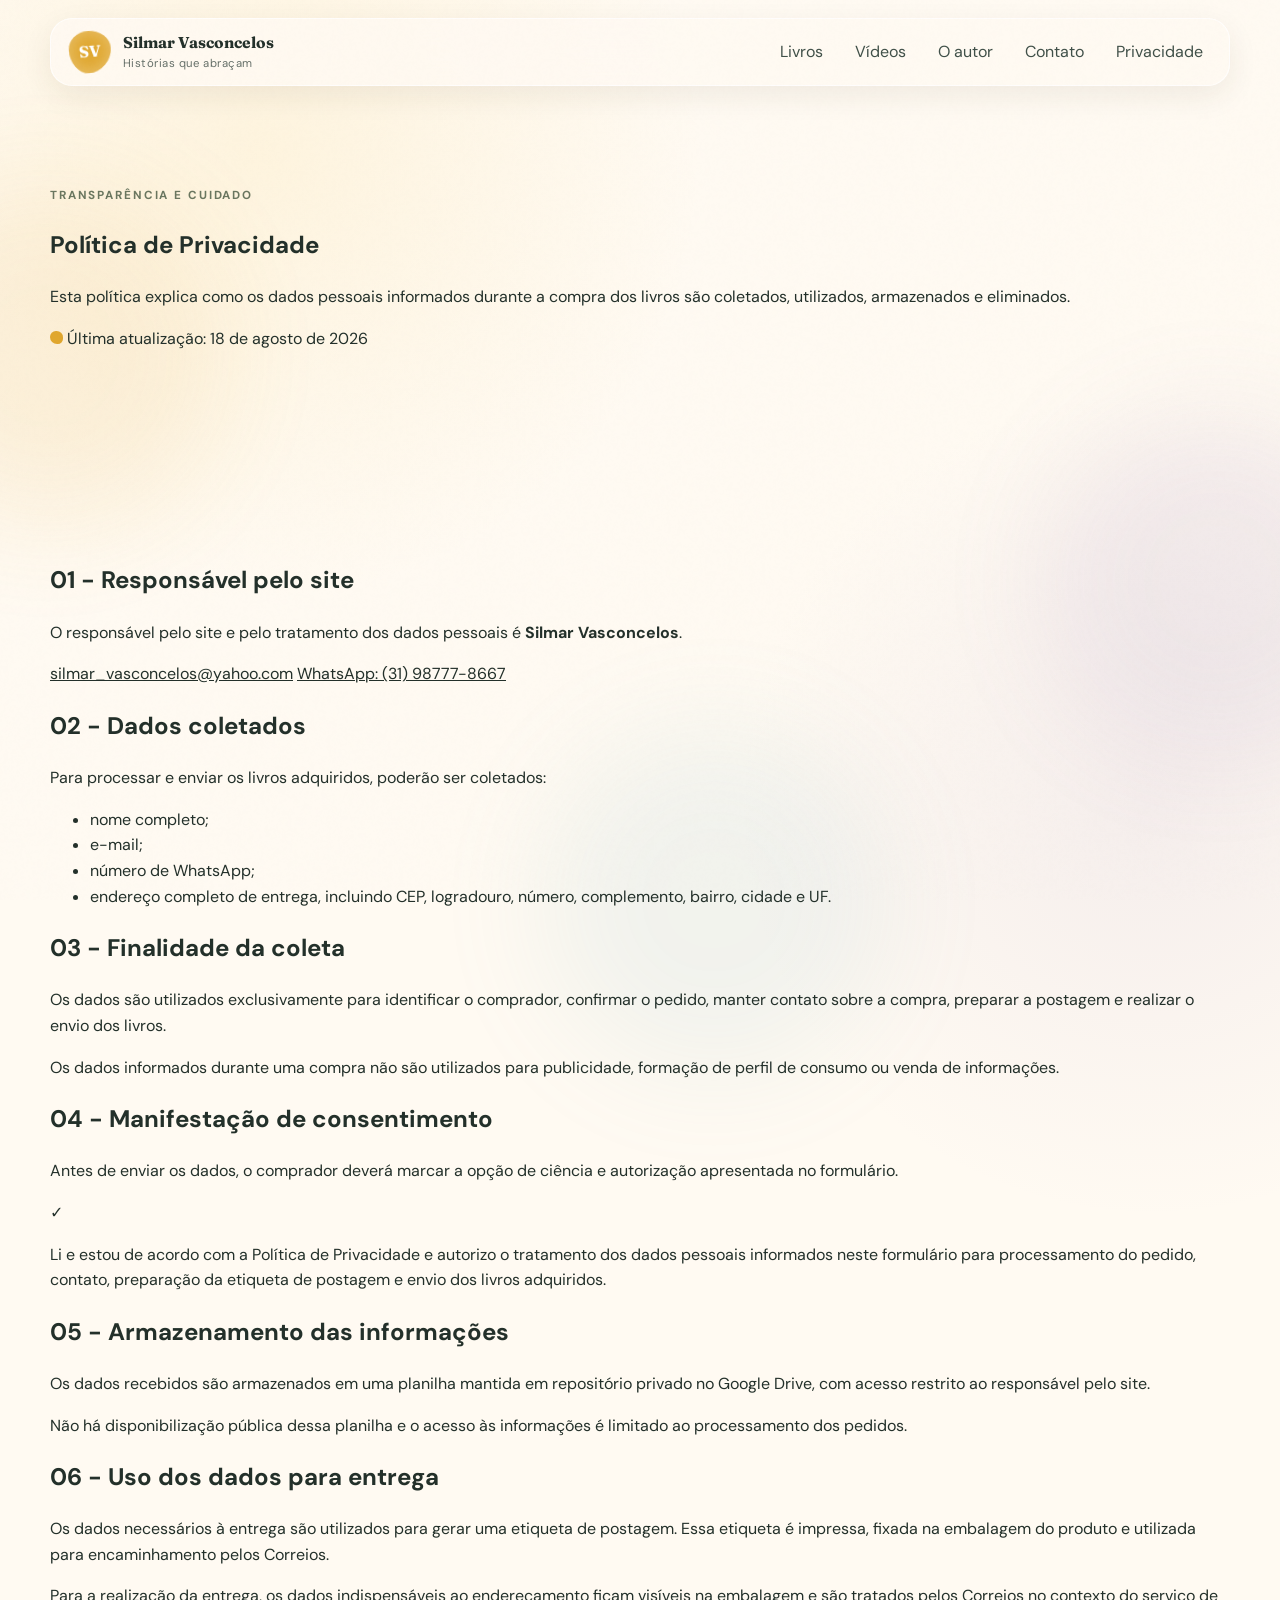
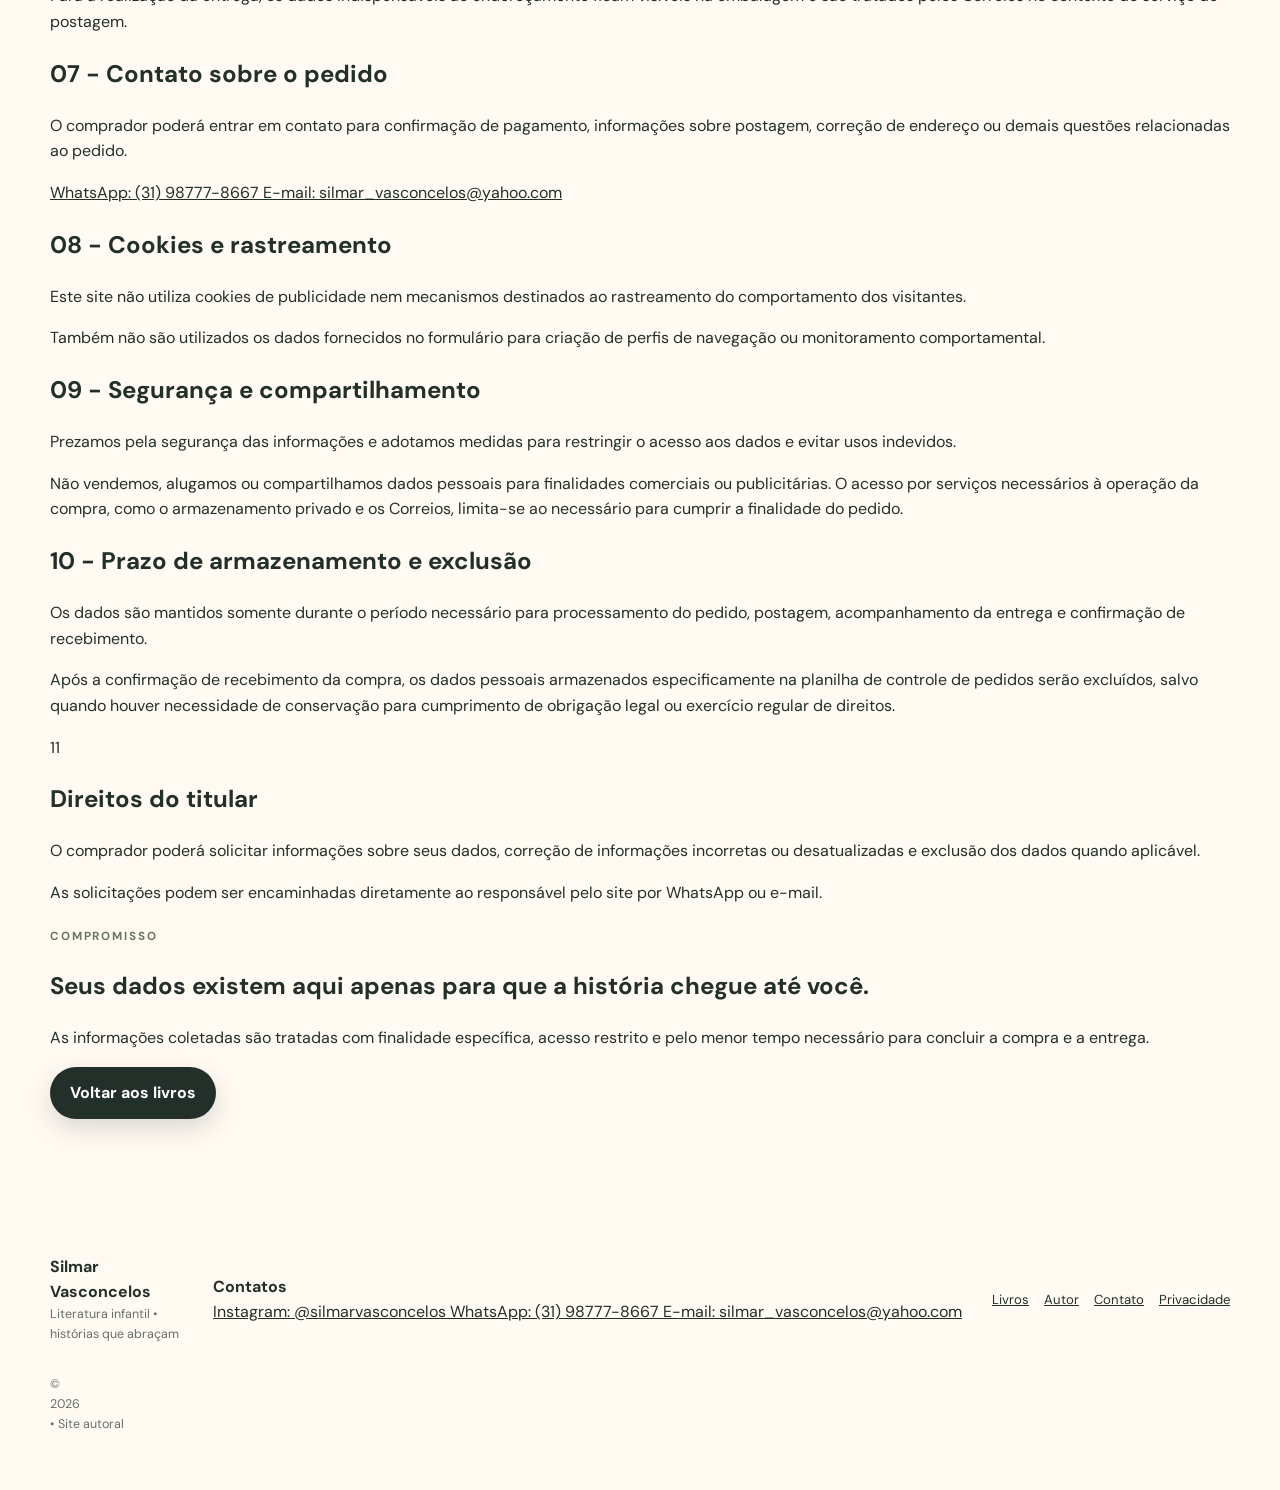
==== commit b037e78a: "Add section numbers to privacy document headings" ====
--- a/privacidade.html
+++ b/privacidade.html
@@ -59,9 +59,8 @@
       <article class="privacy-document reveal">
 
         <section class="privacy-block">
-          <span class="privacy-number">01</span>
-          <div>
-            <h2>Responsável pelo site</h2>
+          <div>
+            <h2>01 - Responsável pelo site</h2>
             <p>
               O responsável pelo site e pelo tratamento dos dados pessoais é
               <strong>Silmar Vasconcelos</strong>.
@@ -76,9 +75,8 @@
         </section>
 
         <section class="privacy-block">
-          <span class="privacy-number">02</span>
-          <div>
-            <h2>Dados coletados</h2>
+          <div>
+            <h2>02 - Dados coletados</h2>
             <p>Para processar e enviar os livros adquiridos, poderão ser coletados:</p>
             <ul>
               <li>nome completo;</li>
@@ -90,9 +88,8 @@
         </section>
 
         <section class="privacy-block">
-          <span class="privacy-number">03</span>
-          <div>
-            <h2>Finalidade da coleta</h2>
+          <div>
+            <h2>03 - Finalidade da coleta</h2>
             <p>
               Os dados são utilizados exclusivamente para identificar o comprador, confirmar o pedido,
               manter contato sobre a compra, preparar a postagem e realizar o envio dos livros.
@@ -105,9 +102,8 @@
         </section>
 
         <section class="privacy-block privacy-highlight">
-          <span class="privacy-number">04</span>
-          <div>
-            <h2>Manifestação de consentimento</h2>
+          <div>
+            <h2>04 - Manifestação de consentimento</h2>
             <p>
               Antes de enviar os dados, o comprador deverá marcar a opção de ciência e autorização
               apresentada no formulário.
@@ -125,9 +121,8 @@
         </section>
 
         <section class="privacy-block">
-          <span class="privacy-number">05</span>
-          <div>
-            <h2>Armazenamento das informações</h2>
+          <div>
+            <h2>05 - Armazenamento das informações</h2>
             <p>
               Os dados recebidos são armazenados em uma planilha mantida em repositório privado
               no Google Drive, com acesso restrito ao responsável pelo site.
@@ -140,9 +135,8 @@
         </section>
 
         <section class="privacy-block">
-          <span class="privacy-number">06</span>
-          <div>
-            <h2>Uso dos dados para entrega</h2>
+          <div>
+            <h2>06 - Uso dos dados para entrega</h2>
             <p>
               Os dados necessários à entrega são utilizados para gerar uma etiqueta de postagem.
               Essa etiqueta é impressa, fixada na embalagem do produto e utilizada para
@@ -156,9 +150,8 @@
         </section>
 
         <section class="privacy-block">
-          <span class="privacy-number">07</span>
-          <div>
-            <h2>Contato sobre o pedido</h2>
+          <div>
+            <h2>07 - Contato sobre o pedido</h2>
             <p>
               O comprador poderá entrar em contato para confirmação de pagamento, informações sobre
               postagem, correção de endereço ou demais questões relacionadas ao pedido.
@@ -175,9 +168,8 @@
         </section>
 
         <section class="privacy-block">
-          <span class="privacy-number">08</span>
-          <div>
-            <h2>Cookies e rastreamento</h2>
+          <div>
+            <h2>08 - Cookies e rastreamento</h2>
             <p>
               Este site não utiliza cookies de publicidade nem mecanismos destinados ao rastreamento
               do comportamento dos visitantes.
@@ -190,9 +182,8 @@
         </section>
 
         <section class="privacy-block">
-          <span class="privacy-number">09</span>
-          <div>
-            <h2>Segurança e compartilhamento</h2>
+          <div>
+            <h2>09 - Segurança e compartilhamento</h2>
             <p>
               Prezamos pela segurança das informações e adotamos medidas para restringir o acesso
               aos dados e evitar usos indevidos.
@@ -207,9 +198,8 @@
         </section>
 
         <section class="privacy-block">
-          <span class="privacy-number">10</span>
-          <div>
-            <h2>Prazo de armazenamento e exclusão</h2>
+          <div>
+            <h2>10 - Prazo de armazenamento e exclusão</h2>
             <p>
               Os dados são mantidos somente durante o período necessário para processamento do pedido,
               postagem, acompanhamento da entrega e confirmação de recebimento.
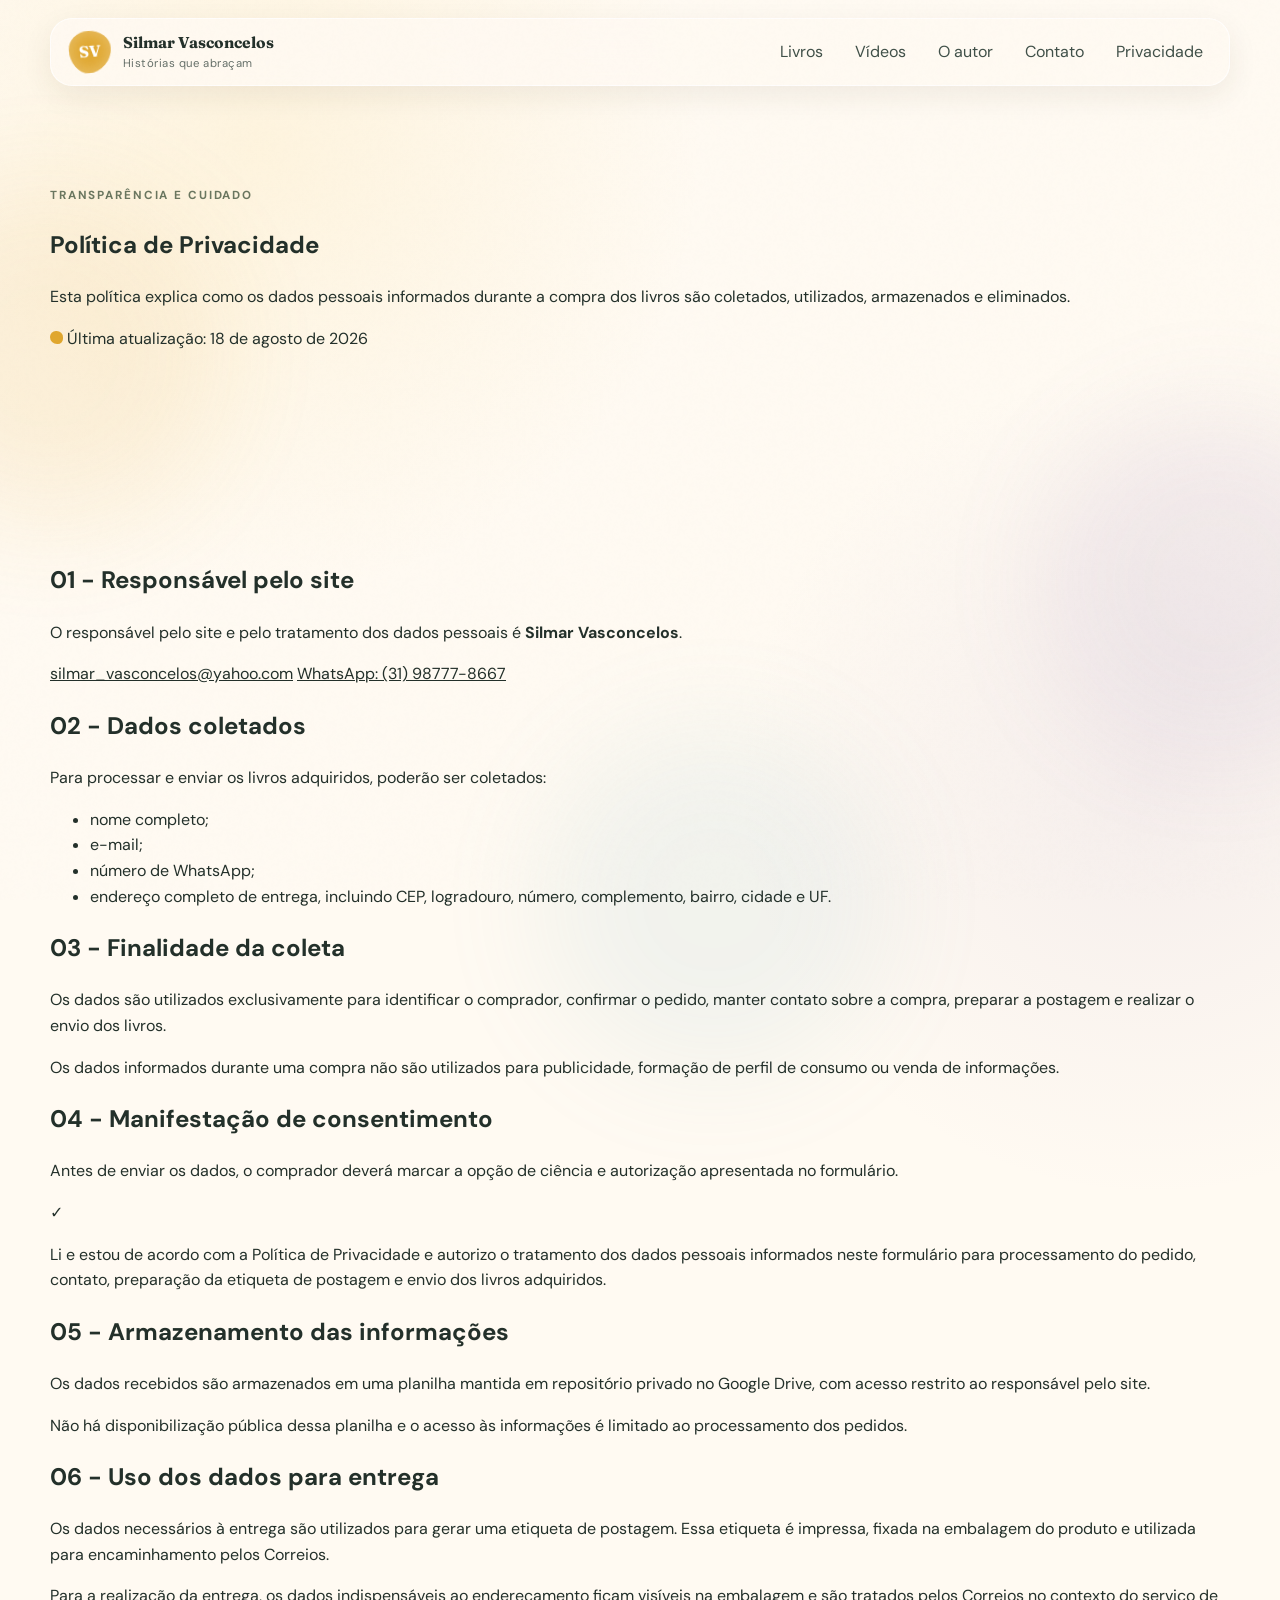
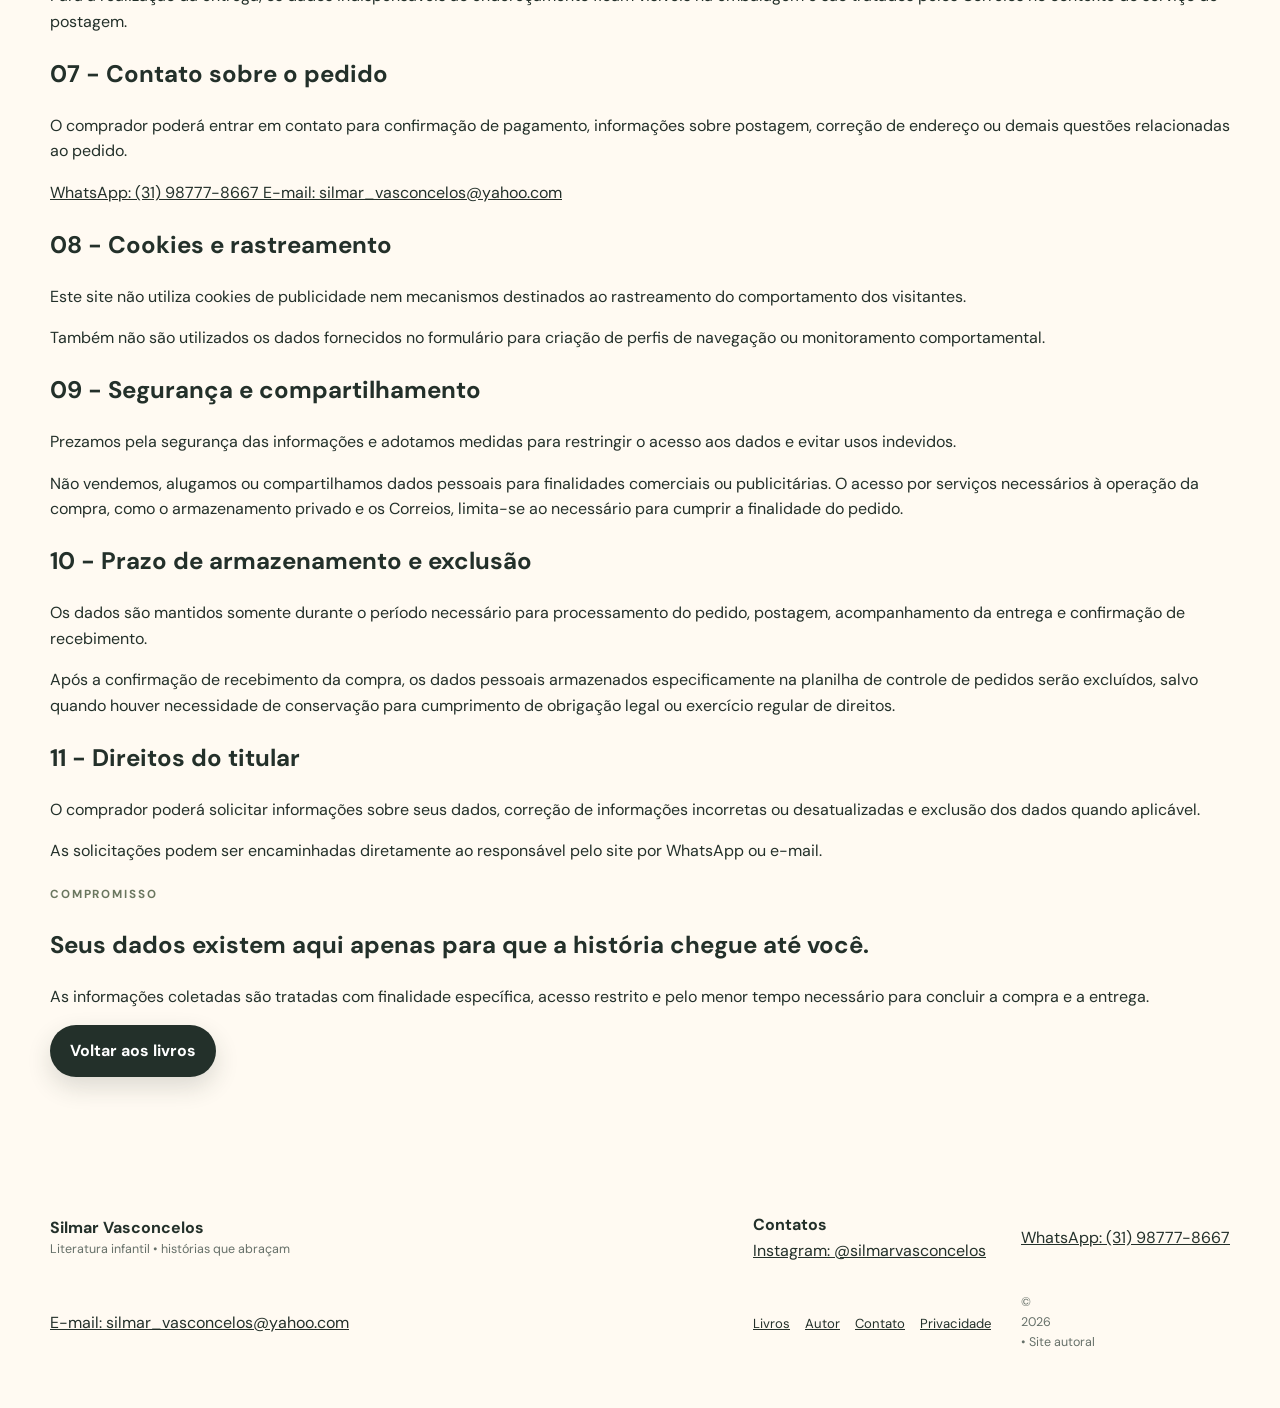
==== commit c32fbc41: "Add section number to rights of data subject" ====
--- a/privacidade.html
+++ b/privacidade.html
@@ -213,9 +213,8 @@
         </section>
 
         <section class="privacy-block">
-          <span class="privacy-number">11</span>
-          <div>
-            <h2>Direitos do titular</h2>
+          <div>
+            <h2>11 - Direitos do titular</h2>
             <p>
               O comprador poderá solicitar informações sobre seus dados, correção de informações
               incorretas ou desatualizadas e exclusão dos dados quando aplicável.
@@ -253,10 +252,14 @@
          target="_blank" rel="noopener noreferrer">
         Instagram: @silmarvasconcelos
       </a>
+    </div>
+    <div class="footer-contact">
       <a href="https://wa.me/5531987778667"
          target="_blank" rel="noopener noreferrer">
         WhatsApp: (31) 98777-8667
       </a>
+    </div>
+    <div class="footer-contact">
       <a href="mailto:silmar_vasconcelos@yahoo.com">
         E-mail: silmar_vasconcelos@yahoo.com
       </a>
